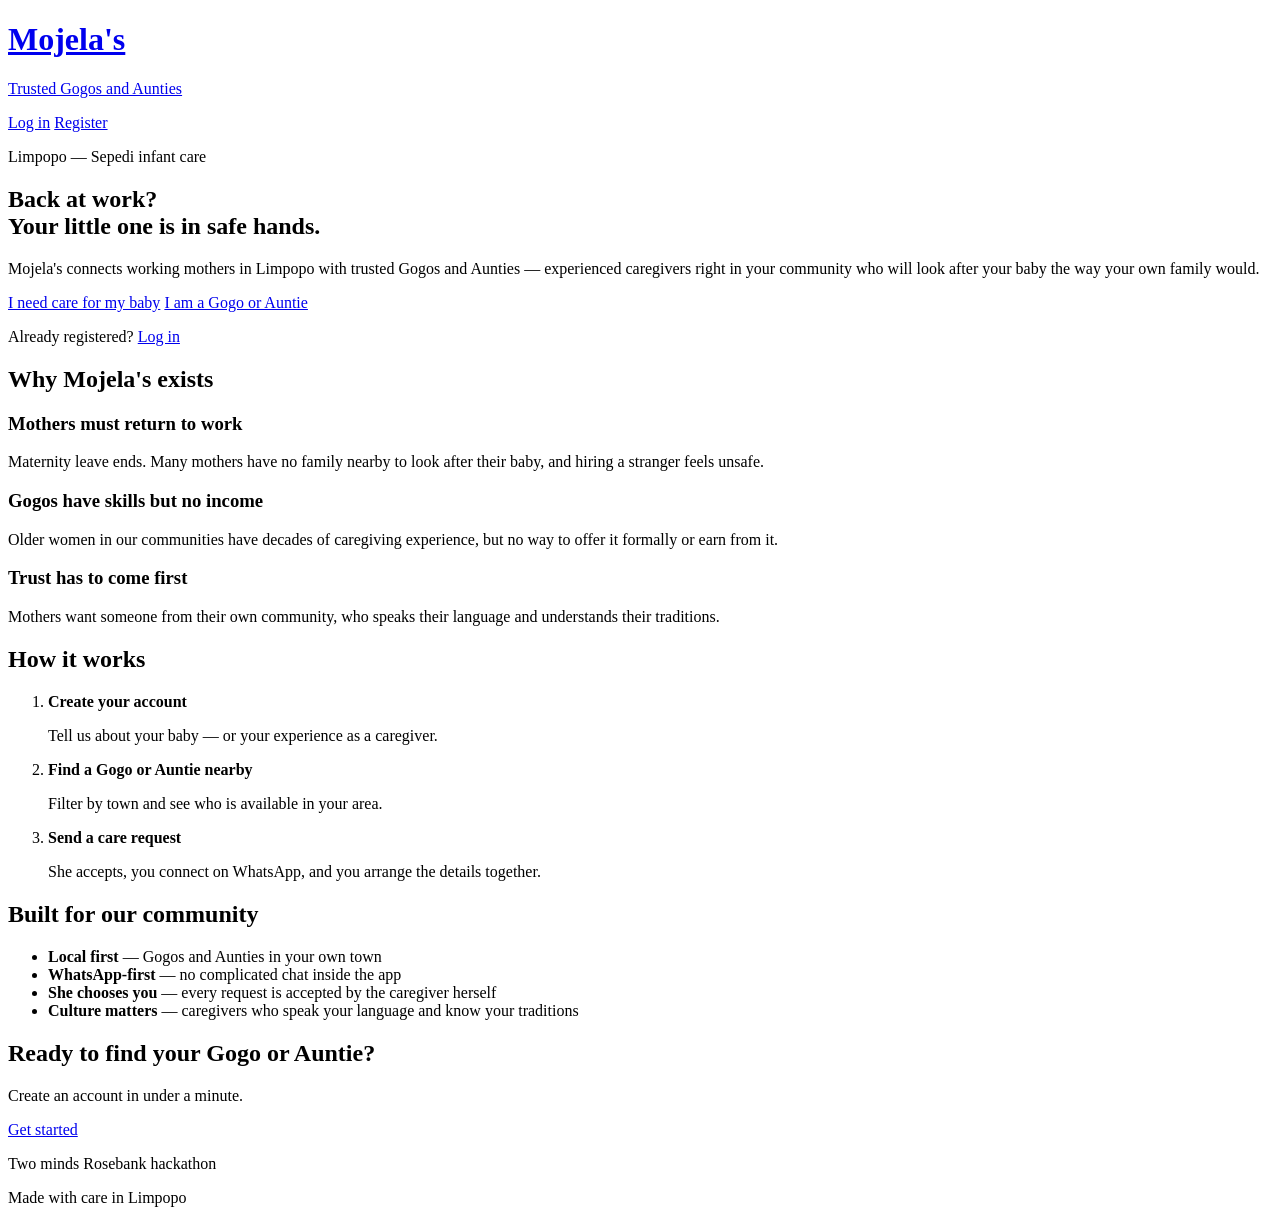
==== index.html @ 39800611 "initial commit" ====
<!doctype html>
<html lang="en">
  <head>
    <meta charset="UTF-8" />
    <meta name="viewport" content="width=device-width, initial-scale=1.0" />
    <meta name="theme-color" content="#7a2e1d" />
    <meta
      name="description"
      content="Mojela's connects working mothers in Limpopo with trusted Gogos and Aunties for infant care."
    />
    <title>Mojela's — Trusted Gogos and Aunties in Limpopo</title>
    <link rel="stylesheet" href="style.css" />
  </head>

  <body>
    <header>
      <a href="index.html" aria-label="Mojela's home">
        <h1>Mojela's</h1>
        <p>Trusted Gogos and Aunties</p>
      </a>

      <nav aria-label="Account">
        <a href="auth.html#login">Log in</a>
        <a href="auth.html#register">Register</a>
      </nav>
    </header>

    <main>
      <section>
        <p>Limpopo — Sepedi infant care</p>
        <h2>Back at work?<br />Your little one is in safe hands.</h2>
        <p>
          Mojela's connects working mothers in Limpopo with trusted Gogos and
          Aunties — experienced caregivers right in your community who will look
          after your baby the way your own family would.
        </p>

        <nav aria-label="Get started">
          <a href="auth.html#register?role=parent">I need care for my baby</a>
          <a href="auth.html#register?role=caregiver">I am a Gogo or Auntie</a>
        </nav>

        <p>Already registered? <a href="auth.html#login">Log in</a></p>
      </section>

      <section>
        <h2>Why Mojela's exists</h2>

        <article>
          <h3>Mothers must return to work</h3>
          <p>
            Maternity leave ends. Many mothers have no family nearby to look
            after their baby, and hiring a stranger feels unsafe.
          </p>
        </article>

        <article>
          <h3>Gogos have skills but no income</h3>
          <p>
            Older women in our communities have decades of caregiving
            experience, but no way to offer it formally or earn from it.
          </p>
        </article>

        <article>
          <h3>Trust has to come first</h3>
          <p>
            Mothers want someone from their own community, who speaks their
            language and understands their traditions.
          </p>
        </article>
      </section>

      <section>
        <h2>How it works</h2>

        <ol>
          <li>
            <strong>Create your account</strong>
            <p>Tell us about your baby — or your experience as a caregiver.</p>
          </li>
          <li>
            <strong>Find a Gogo or Auntie nearby</strong>
            <p>Filter by town and see who is available in your area.</p>
          </li>
          <li>
            <strong>Send a care request</strong>
            <p>
              She accepts, you connect on WhatsApp, and you arrange the details
              together.
            </p>
          </li>
        </ol>
      </section>

      <section>
        <h2>Built for our community</h2>

        <ul>
          <li>
            <strong>Local first</strong> — Gogos and Aunties in your own town
          </li>
          <li>
            <strong>WhatsApp-first</strong> — no complicated chat inside the app
          </li>
          <li>
            <strong>She chooses you</strong> — every request is accepted by the
            caregiver herself
          </li>
          <li>
            <strong>Culture matters</strong> — caregivers who speak your
            language and know your traditions
          </li>
        </ul>
      </section>

      <section>
        <h2>Ready to find your Gogo or Auntie?</h2>
        <p>Create an account in under a minute.</p>
        <a href="auth.html#register">Get started</a>
      </section>
    </main>

    <footer>
      <p>Two minds Rosebank hackathon</p>
      <p>Made with care in Limpopo</p>
    </footer>
  </body>
</html>
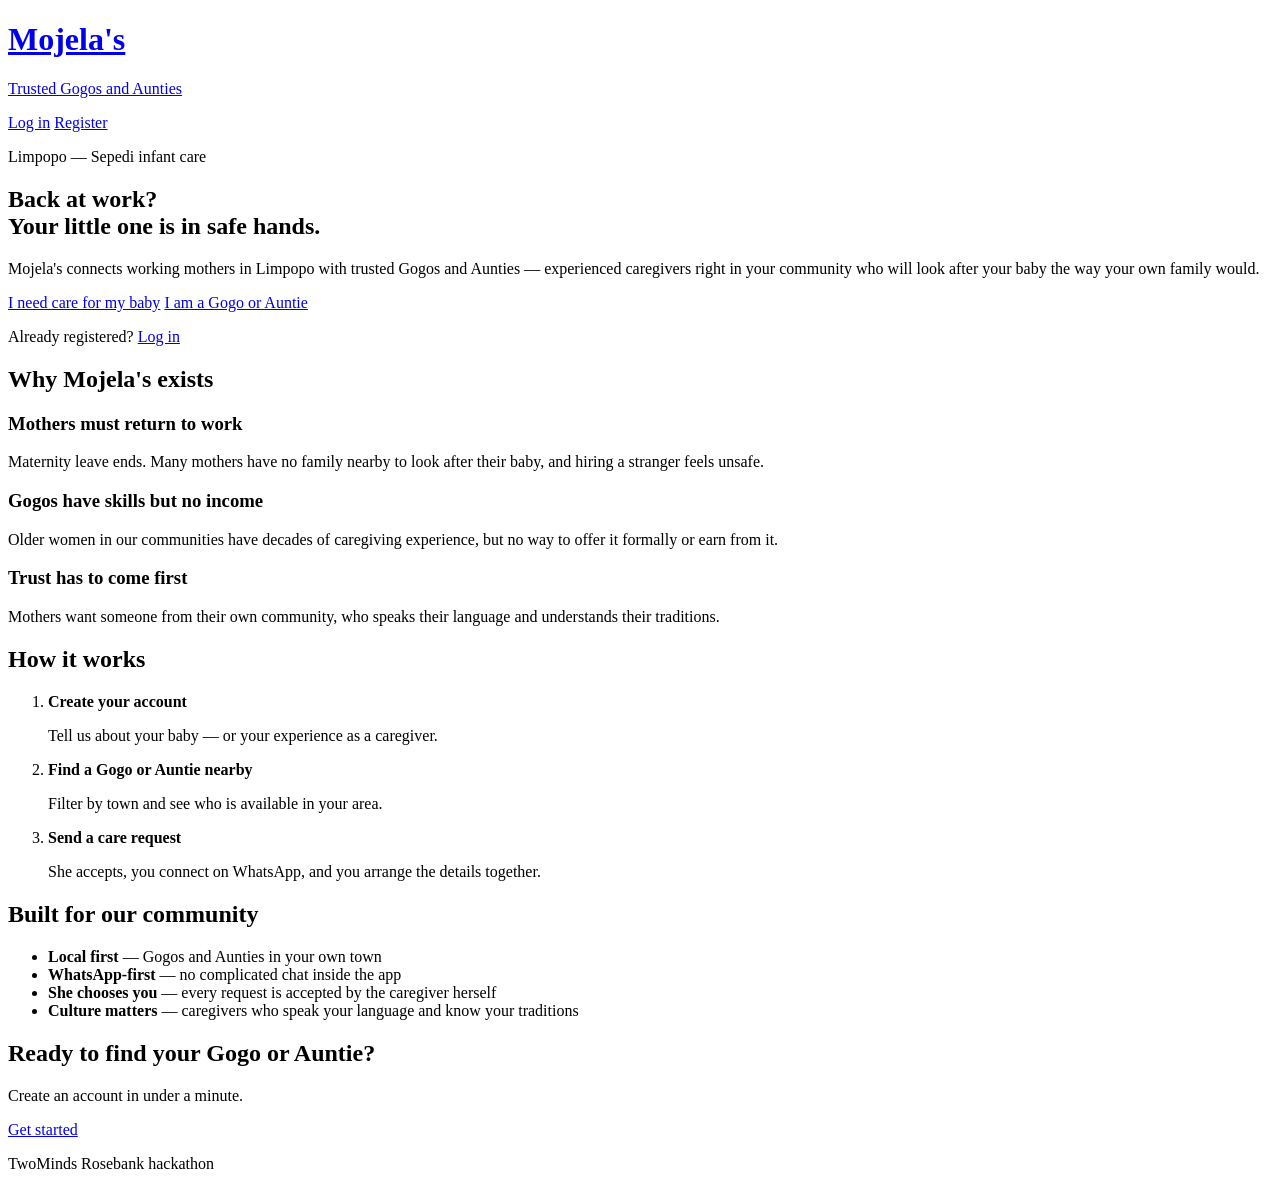
==== commit 230562c9: "Added authentication Page" ====
--- a/index.html
+++ b/index.html
@@ -122,8 +122,7 @@
     </main>
 
     <footer>
-      <p>Two minds Rosebank hackathon</p>
-      <p>Made with care in Limpopo</p>
+      <p>TwoMinds Rosebank hackathon</p>
     </footer>
   </body>
 </html>
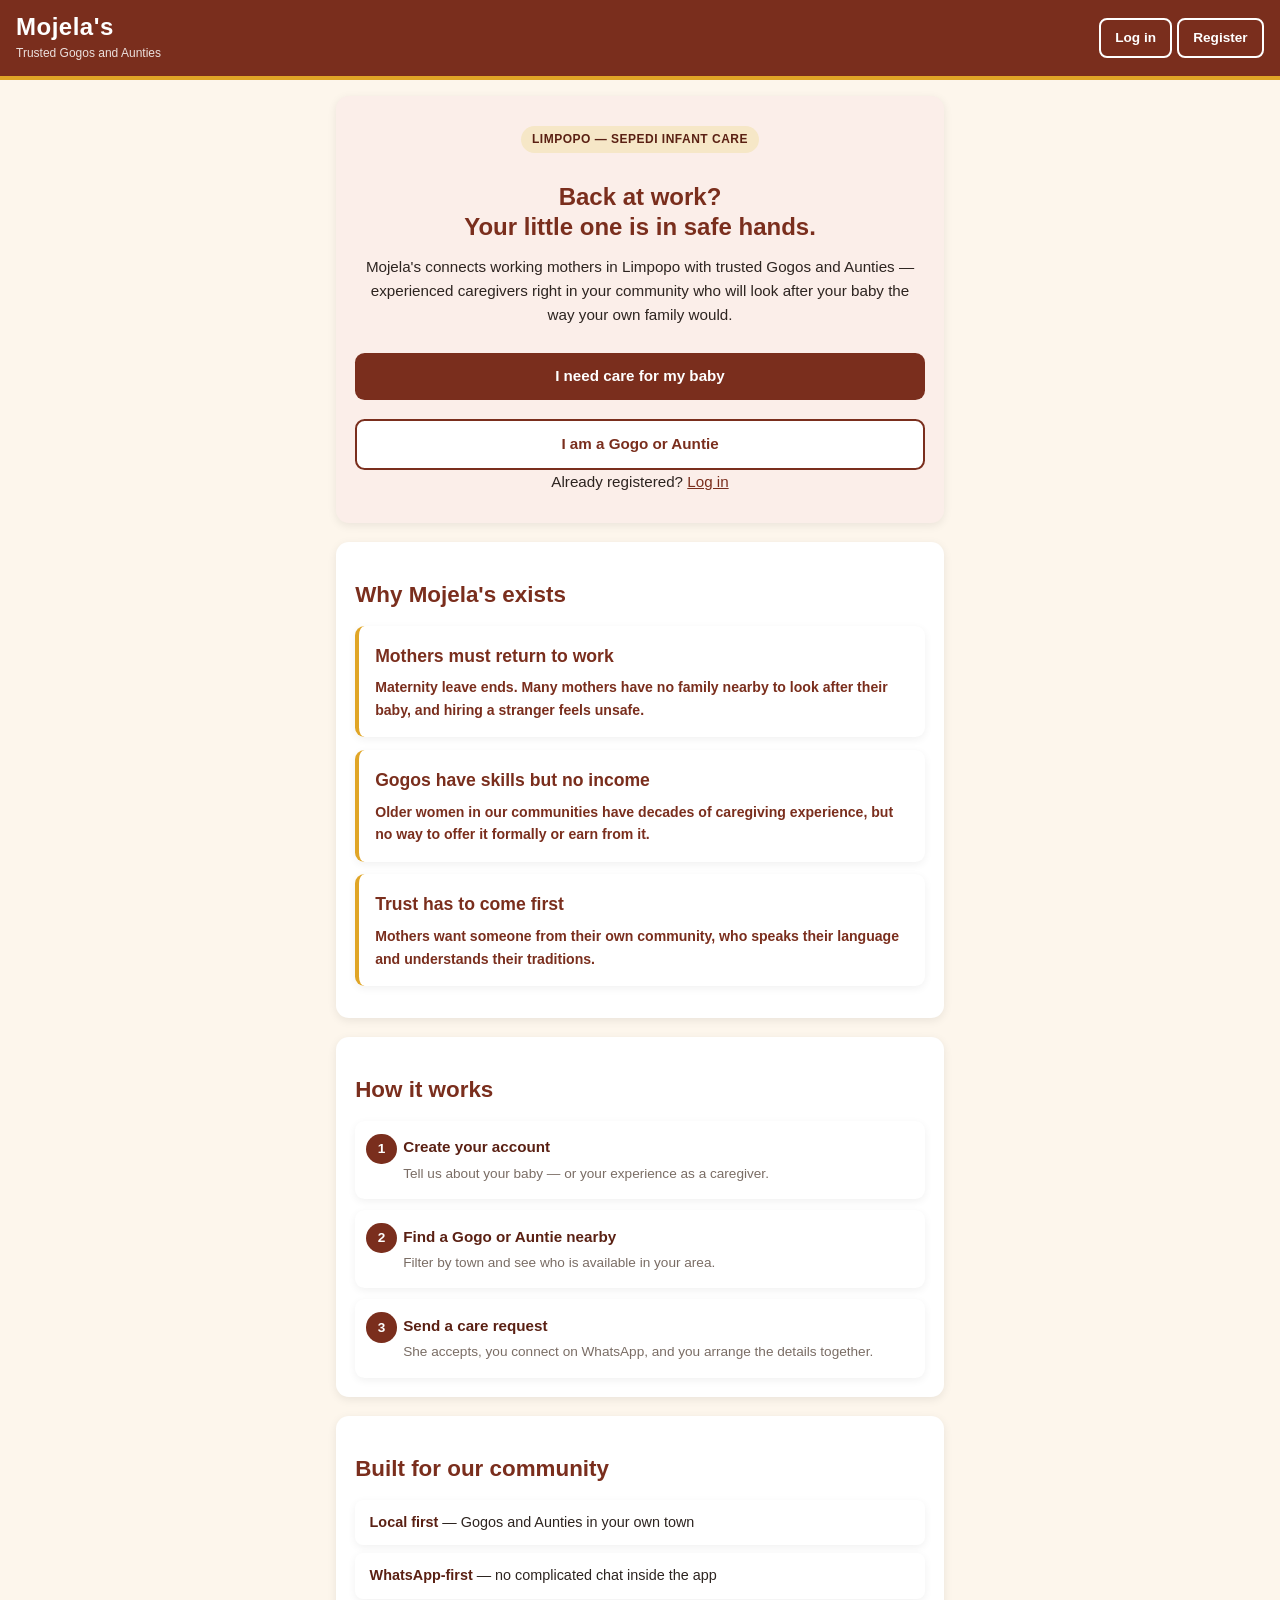
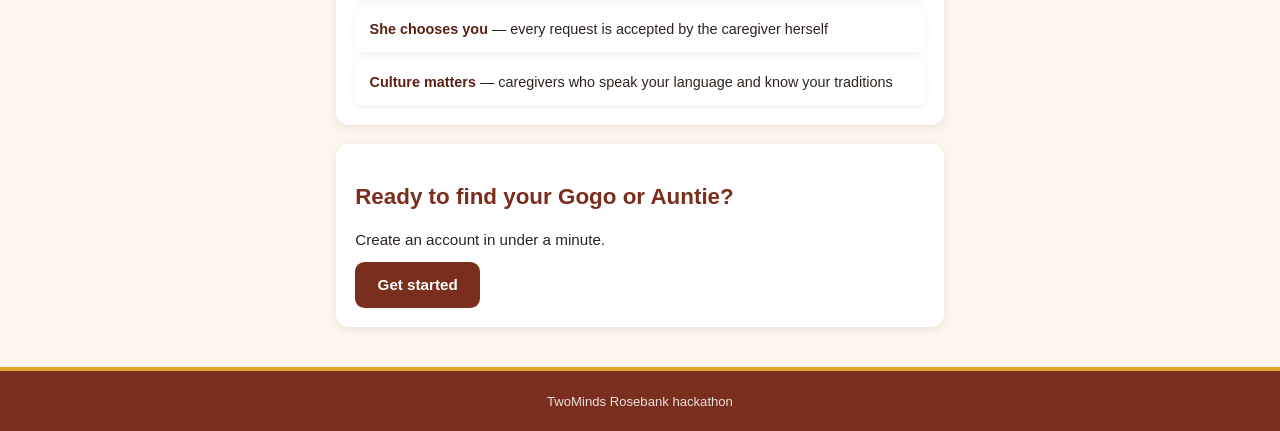
==== commit 6cfc498c: "Added style.css, app javaScript revised caregiver.html" ====
--- a/index.html
+++ b/index.html
@@ -9,7 +9,7 @@
       content="Mojela's connects working mothers in Limpopo with trusted Gogos and Aunties for infant care."
     />
     <title>Mojela's — Trusted Gogos and Aunties in Limpopo</title>
-    <link rel="stylesheet" href="style.css" />
+    <link rel="stylesheet" href="style/style.css" />
   </head>
 
   <body>
@@ -124,5 +124,7 @@
     <footer>
       <p>TwoMinds Rosebank hackathon</p>
     </footer>
+    <!-- ==================== SCRIPTS ==================== -->
+    <script src="javaScripts/app.js"></script>
   </body>
 </html>
--- a/style/style.css
+++ b/style/style.css
@@ -0,0 +1,527 @@
+/* ==========================================================
+   MOJELA'S — MAIN STYLESHEET
+   Colours: Warm terracotta, gold, cream
+   Units: rem, em, %
+   Layout: Flexbox + CSS Grid
+   ========================================================== */
+
+/* ---------- 1. GLOBAL RESET ---------- */
+* {
+  margin: 0;
+  padding: 0;
+  box-sizing: border-box;
+  -webkit-tap-highlight-color: transparent;
+}
+
+html {
+  font-size: 100%;
+  scroll-behavior: smooth;
+}
+
+body {
+  font-family: "Segoe UI", Arial, sans-serif;
+  font-size: 1rem;
+  line-height: 1.6;
+  background-color: #fdf6ec;
+  color: #2d2420;
+  overflow-x: hidden;
+}
+
+/* ---------- 2. TYPOGRAPHY ---------- */
+h1 {
+  font-size: 1.8rem;
+  font-weight: 700;
+  color: #ffffff;
+  letter-spacing: 0.5px;
+}
+
+h2 {
+  font-size: 1.4rem;
+  font-weight: 600;
+  color: #7a2e1d;
+  margin: 1rem 0 0.8rem;
+}
+
+h3 {
+  font-size: 1.1rem;
+  font-weight: 600;
+  color: #7a2e1d;
+  margin-bottom: 0.4rem;
+}
+
+p {
+  font-size: 0.95rem;
+  line-height: 1.6;
+  color: #2d2420;
+}
+
+a {
+  color: #7a2e1d;
+}
+
+strong {
+  font-weight: 700;
+  color: #5a2013;
+}
+
+/* ---------- 3. HEADER ---------- */
+header {
+  background-color: #7a2e1d;
+  padding: 0.8rem 1rem;
+  display: flex;
+  align-items: center;
+  justify-content: space-between;
+  gap: 1rem;
+  flex-wrap: wrap;
+  border-bottom: 0.3rem solid #e0a526;
+}
+
+header a {
+  text-decoration: none;
+  color: #ffffff;
+}
+
+header h1 {
+  font-size: 1.5rem;
+  line-height: 1.2;
+}
+
+header p {
+  font-size: 0.75rem;
+  color: rgba(255, 255, 255, 0.85);
+  margin-top: 0.15rem;
+}
+
+header nav a {
+  display: inline-block;
+  padding: 0.45rem 0.9rem;
+  border: 0.13rem solid #ffffff;
+  border-radius: 0.5rem;
+  font-size: 0.85rem;
+  font-weight: 600;
+  transition: background-color 0.3s ease;
+}
+
+header nav a:hover {
+  background-color: rgba(255, 255, 255, 0.15);
+}
+
+/* ---------- 4. MAIN LAYOUT ---------- */
+main {
+  max-width: 40rem;
+  margin: 0 auto;
+  padding: 1rem;
+  display: flex;
+  flex-direction: column;
+  gap: 1.2rem;
+}
+
+/* ---------- 5. SECTIONS ---------- */
+main section {
+  background-color: #ffffff;
+  border-radius: 0.8rem;
+  padding: 1.2rem;
+  box-shadow: 0 0.15rem 0.6rem rgba(0, 0, 0, 0.08);
+}
+
+/* ---------- 6. BUTTONS (links that act like buttons) ---------- */
+main section > a,
+main section > nav a,
+form button {
+  display: inline-block;
+  background-color: #7a2e1d;
+  color: #ffffff;
+  padding: 0.7rem 1.4rem;
+  border: none;
+  border-radius: 0.6rem;
+  font-size: 0.95rem;
+  font-weight: 600;
+  font-family: inherit;
+  text-decoration: none;
+  text-align: center;
+  cursor: pointer;
+  transition: background-color 0.3s ease;
+  margin-top: 0.6rem;
+}
+
+main section > a:hover,
+main section > nav a:hover,
+form button:hover {
+  background-color: #5a2013;
+}
+
+/* Second button inside a nav (outline style) */
+main section > nav a + a {
+  background-color: #ffffff;
+  color: #7a2e1d;
+  border: 0.13rem solid #7a2e1d;
+}
+
+main section > nav a + a:hover {
+  background-color: #fbeee9;
+}
+
+/* ---------- 7. FORMS ---------- */
+form {
+  display: flex;
+  flex-direction: column;
+  gap: 0.6rem;
+  margin: 1rem 0;
+}
+
+form label {
+  display: block;
+  font-weight: 600;
+  font-size: 0.9rem;
+  color: #2d2420;
+  margin-top: 0.4rem;
+}
+
+form input,
+form select,
+form textarea {
+  width: 100%;
+  padding: 0.7rem;
+  border: 0.13rem solid #e4d9cc;
+  border-radius: 0.5rem;
+  font-size: 0.95rem;
+  font-family: inherit;
+  background-color: #ffffff;
+  color: #2d2420;
+}
+
+form input:focus,
+form select:focus,
+form textarea:focus {
+  outline: none;
+  border-color: #7a2e1d;
+}
+
+form textarea {
+  resize: vertical;
+  min-height: 4.5rem;
+}
+
+fieldset {
+  border: 0;
+  padding: 0;
+  margin-top: 0.6rem;
+}
+
+legend {
+  font-weight: 700;
+  font-size: 0.85rem;
+  color: #7a2e1d;
+  text-transform: uppercase;
+  letter-spacing: 0.4px;
+  margin-bottom: 0.4rem;
+}
+
+/* ---------- 8. CARDS (caregiver + request cards) ---------- */
+main section article {
+  background-color: #ffffff;
+  border-left: 0.3rem solid #e0a526;
+  border-radius: 0.6rem;
+  padding: 1rem;
+  margin: 0.8rem 0;
+  box-shadow: 0 0.15rem 0.5rem rgba(0, 0, 0, 0.06);
+}
+
+main section article p {
+  font-size: 0.88rem;
+  color: #7a6d65;
+  margin-top: 0.3rem;
+}
+
+main section article p:first-of-type {
+  color: #7a2e1d;
+  font-weight: 600;
+}
+
+main section article a {
+  display: inline-block;
+  background-color: #7a2e1d;
+  color: #ffffff;
+  padding: 0.5rem 1rem;
+  border-radius: 0.5rem;
+  font-size: 0.85rem;
+  font-weight: 600;
+  text-decoration: none;
+  margin-top: 0.6rem;
+  transition: background-color 0.3s ease;
+}
+
+main section article a:hover {
+  background-color: #5a2013;
+}
+
+main section article button {
+  display: inline-block;
+  background-color: #7a2e1d;
+  color: #ffffff;
+  padding: 0.5rem 1rem;
+  border: none;
+  border-radius: 0.5rem;
+  font-size: 0.85rem;
+  font-weight: 600;
+  font-family: inherit;
+  cursor: pointer;
+  margin: 0.6rem 0.4rem 0 0;
+  transition: background-color 0.3s ease;
+}
+
+main section article button:hover {
+  background-color: #5a2013;
+}
+
+/* Decline button - second button in a card */
+main section article button + button {
+  background-color: #ffffff;
+  color: #b3261e;
+  border: 0.13rem solid #b3261e;
+}
+
+main section article button + button:hover {
+  background-color: #fdeceb;
+}
+
+/* WhatsApp link - styled green */
+main section article a[href*="wa.me"] {
+  background-color: #1fa855;
+}
+
+main section article a[href*="wa.me"]:hover {
+  background-color: #188a45;
+}
+
+/* ---------- 9. DESCRIPTION LISTS (profile + stats) ---------- */
+main section dl {
+  display: grid;
+  gap: 0.5rem;
+  margin-top: 0.8rem;
+}
+
+main section dt {
+  font-size: 0.8rem;
+  font-weight: 700;
+  color: #7a6d65;
+  text-transform: uppercase;
+  letter-spacing: 0.4px;
+}
+
+main section dd {
+  font-size: 0.95rem;
+  color: #2d2420;
+  font-weight: 600;
+  margin-bottom: 0.4rem;
+}
+
+/* Stats on caregiver dashboard — three in a row */
+main section:nth-of-type(2) dl {
+  grid-template-columns: repeat(3, 1fr);
+  gap: 0.6rem;
+  text-align: center;
+}
+
+main section:nth-of-type(2) dt {
+  order: 2;
+  font-size: 0.75rem;
+}
+
+main section:nth-of-type(2) dd {
+  order: 1;
+  font-size: 1.6rem;
+  font-weight: 700;
+  color: #7a2e1d;
+  margin-bottom: 0;
+}
+
+/* ---------- 10. HERO (index.html) ---------- */
+main section:first-of-type {
+  background-color: #fbeee9;
+  text-align: center;
+  padding: 1.8rem 1.2rem;
+}
+
+main section:first-of-type > p:first-of-type {
+  display: inline-block;
+  background-color: #f6e7c7;
+  color: #5a2013;
+  font-size: 0.75rem;
+  font-weight: 700;
+  letter-spacing: 0.5px;
+  text-transform: uppercase;
+  padding: 0.25rem 0.7rem;
+  border-radius: 1rem;
+  margin-bottom: 0.8rem;
+}
+
+main section:first-of-type h2 {
+  font-size: 1.5rem;
+  line-height: 1.25;
+  color: #7a2e1d;
+  margin-bottom: 0.8rem;
+}
+
+main section:first-of-type > nav {
+  display: flex;
+  flex-direction: column;
+  gap: 0.6rem;
+  margin-top: 1rem;
+}
+
+main section:first-of-type > nav a {
+  width: 100%;
+}
+
+/* ---------- 11. HOW IT WORKS (ordered list) ---------- */
+main section ol {
+  list-style: none;
+  counter-reset: step;
+  display: flex;
+  flex-direction: column;
+  gap: 0.7rem;
+  margin-top: 0.8rem;
+}
+
+main section ol li {
+  counter-increment: step;
+  position: relative;
+  background-color: #ffffff;
+  border-radius: 0.6rem;
+  padding: 0.9rem 0.9rem 0.9rem 3rem;
+  box-shadow: 0 0.15rem 0.5rem rgba(0, 0, 0, 0.06);
+}
+
+main section ol li::before {
+  content: counter(step);
+  position: absolute;
+  left: 0.7rem;
+  top: 0.8rem;
+  width: 1.9rem;
+  height: 1.9rem;
+  border-radius: 50%;
+  background-color: #7a2e1d;
+  color: #ffffff;
+  font-weight: 700;
+  font-size: 0.85rem;
+  display: flex;
+  align-items: center;
+  justify-content: center;
+}
+
+main section ol li strong {
+  display: block;
+  font-size: 0.95rem;
+  margin-bottom: 0.2rem;
+}
+
+main section ol li p {
+  font-size: 0.85rem;
+  color: #7a6d65;
+}
+
+/* ---------- 12. TRUST LIST (unordered list) ---------- */
+main section ul {
+  list-style: none;
+  display: flex;
+  flex-direction: column;
+  gap: 0.5rem;
+  margin-top: 0.8rem;
+}
+
+main section ul li {
+  background-color: #ffffff;
+  border-radius: 0.5rem;
+  padding: 0.7rem 0.9rem;
+  font-size: 0.9rem;
+  box-shadow: 0 0.15rem 0.5rem rgba(0, 0, 0, 0.06);
+}
+
+/* ---------- 13. FOOTER ---------- */
+footer {
+  background-color: #7a2e1d;
+  color: #ffffff;
+  padding: 1.2rem;
+  text-align: center;
+  margin-top: 1.5rem;
+  border-top: 0.3rem solid #e0a526;
+}
+
+footer p {
+  font-size: 0.82rem;
+  color: rgba(255, 255, 255, 0.85);
+}
+
+/* ---------- 14. FORM ERROR MESSAGES ---------- */
+form > p:last-of-type {
+  font-size: 0.88rem;
+  color: #b3261e;
+  font-weight: 600;
+  margin-top: 0.4rem;
+}
+
+/* ---------- 15. RESPONSIVE — TABLET ---------- */
+@media (max-width: 48rem) {
+  html {
+    font-size: 95%;
+  }
+
+  h1 {
+    font-size: 1.4rem;
+  }
+
+  h2 {
+    font-size: 1.25rem;
+  }
+
+  main {
+    padding: 0.8rem;
+  }
+
+  main section {
+    padding: 1rem;
+  }
+}
+
+/* ---------- 16. RESPONSIVE — MOBILE ---------- */
+@media (max-width: 30rem) {
+  html {
+    font-size: 90%;
+  }
+
+  header {
+    padding: 0.7rem 0.8rem;
+  }
+
+  header h1 {
+    font-size: 1.3rem;
+  }
+
+  h2 {
+    font-size: 1.15rem;
+  }
+
+  main {
+    padding: 0.6rem;
+    gap: 0.9rem;
+  }
+
+  main section {
+    padding: 0.9rem;
+    border-radius: 0.6rem;
+  }
+
+  main section article {
+    padding: 0.8rem;
+  }
+
+  main section article button {
+    width: 100%;
+    margin: 0.4rem 0 0 0;
+  }
+
+  main section:nth-of-type(2) dd {
+    font-size: 1.35rem;
+  }
+}
